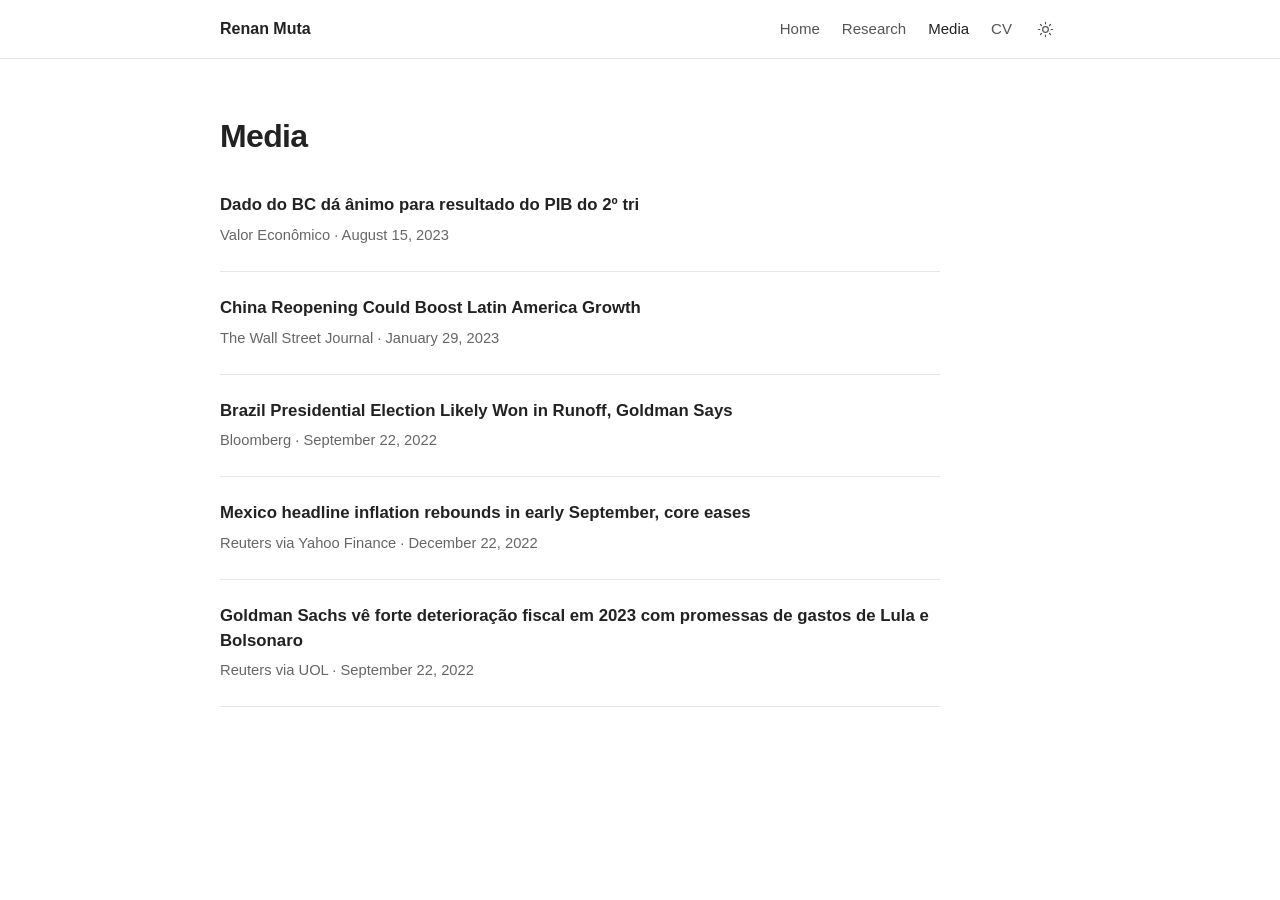
==== media.html @ 455e194d "Add files via upload" ====
<!doctype html>
<html lang="en">
<head>
  <script>
    (function () {
      const stored = localStorage.getItem('theme');
      const preferredDark = window.matchMedia('(prefers-color-scheme: dark)').matches;
      document.documentElement.dataset.theme = stored || (preferredDark ? 'dark' : 'light');
    })();
  </script>
  <meta charset="utf-8">
  <meta name="viewport" content="width=device-width, initial-scale=1">
  <meta name="description" content="Media coverage featuring Renan Muta.">
  <title>Media · Renan Muta</title>
  <link rel="stylesheet" href="styles.css">
</head>
<body>
  <header class="site-header">
    <div class="site-shell nav">
      <a class="site-name" href="index.html">Renan Muta</a>
      <nav aria-label="Primary navigation">
        <a href="index.html">Home</a>
        <a href="research.html">Research</a>
        <a class="active" href="media.html">Media</a>
        <a href="Renan_Muta_CV.pdf" target="_blank" rel="noopener">CV</a>
        <button class="theme-toggle" type="button" aria-label="Switch to dark mode" title="Switch theme">
          <svg class="icon icon-sun" viewBox="0 0 24 24" aria-hidden="true">
            <circle cx="12" cy="12" r="4"></circle>
            <path d="M12 2v2M12 20v2M4.93 4.93l1.42 1.42M17.66 17.66l1.41 1.41M2 12h2M20 12h2M4.93 19.07l1.42-1.42M17.66 6.34l1.41-1.41"></path>
          </svg>
          <svg class="icon icon-moon" viewBox="0 0 24 24" aria-hidden="true">
            <path d="M20.4 15.5A8.5 8.5 0 0 1 8.5 3.6 8.5 8.5 0 1 0 20.4 15.5z"></path>
          </svg>
        </button>
      </nav>
    </div>
  </header>

  <main class="site-shell page">
    <h1 class="page-title">Media</h1>

    <section class="media-list">
      <article class="media-item">
        <a class="media-title" href="https://valor.globo.com/brasil/noticia/2023/08/15/dado-do-bc-da-animo-para-resultado-do-pib-do-2otri.ghtml" target="_blank" rel="noopener">
          Dado do BC dá ânimo para resultado do PIB do 2º tri
        </a>
        <p class="media-meta">Valor Econômico · August 15, 2023</p>
      </article>

      <article class="media-item">
        <a class="media-title" href="https://www.wsj.com/articles/china-reopening-could-boost-latin-america-growth-11675017263" target="_blank" rel="noopener">
          China Reopening Could Boost Latin America Growth
        </a>
        <p class="media-meta">The Wall Street Journal · January 29, 2023</p>
      </article>

      <article class="media-item">
        <a class="media-title" href="https://www.bloomberg.com/news/articles/2022-09-22/brazil-presidential-election-likely-won-in-runoff-goldman-says" target="_blank" rel="noopener">
          Brazil Presidential Election Likely Won in Runoff, Goldman Says
        </a>
        <p class="media-meta">Bloomberg · September 22, 2022</p>
      </article>

      <article class="media-item">
        <a class="media-title" href="https://ca.finance.yahoo.com/news/2-mexico-headline-inflation-rebounds-122633423.html?guccounter=1" target="_blank" rel="noopener">
          Mexico headline inflation rebounds in early September, core eases
        </a>
        <p class="media-meta">Reuters via Yahoo Finance · December 22, 2022</p>
      </article>

      <article class="media-item">
        <a class="media-title" href="https://economia.uol.com.br/noticias/reuters/2022/09/22/goldman-sachs-ve-forte-deterioracao-fiscal-em-2023-com-promessas-de-gastos-de-lula-e-bolsonaro.htm" target="_blank" rel="noopener">
          Goldman Sachs vê forte deterioração fiscal em 2023 com promessas de gastos de Lula e Bolsonaro
        </a>
        <p class="media-meta">Reuters via UOL · September 22, 2022</p>
      </article>
    </section>
  </main>

  <script>
    (function () {
      const root = document.documentElement;
      const button = document.querySelector('.theme-toggle');
      const stored = localStorage.getItem('theme');
      const preferredDark = window.matchMedia('(prefers-color-scheme: dark)').matches;
      const initial = stored || (preferredDark ? 'dark' : 'light');

      function setTheme(theme) {
        root.dataset.theme = theme;
        const isDark = theme === 'dark';
        button.setAttribute('aria-label', isDark ? 'Switch to light mode' : 'Switch to dark mode');
        localStorage.setItem('theme', theme);
      }

      setTheme(initial);

      button.addEventListener('click', function () {
        setTheme(root.dataset.theme === 'dark' ? 'light' : 'dark');
      });
    })();
  </script>
</body>
</html>
---- styles.css ----
:root {
  --bg: #ffffff;
  --text: #222;
  --muted: #666;
  --faint: #8a8a8a;
  --rule: #e6e6e6;
  --link: #245a8d;
  --nav: #555;
  --page-width: 840px;
  color-scheme: light;
}

html[data-theme="dark"] {
  --bg: #171717;
  --text: #eeeeee;
  --muted: #aaaaaa;
  --faint: #888888;
  --rule: #343434;
  --link: #8ab4e8;
  --nav: #bbbbbb;
  color-scheme: dark;
}

* {
  box-sizing: border-box;
}

html {
  font-size: 16px;
}

body {
  margin: 0;
  color: var(--text);
  background: var(--bg);
  font-family:
    -apple-system,
    BlinkMacSystemFont,
    "Segoe UI",
    Roboto,
    Helvetica,
    Arial,
    sans-serif;
  font-size: 1rem;
  line-height: 1.55;
  -webkit-font-smoothing: antialiased;
  text-rendering: optimizeLegibility;
}

a {
  color: var(--link);
  text-decoration: none;
}

a:hover {
  text-decoration: underline;
  text-underline-offset: 2px;
}

.site-shell {
  width: min(calc(100% - 44px), var(--page-width));
  margin: 0 auto;
}

.site-header {
  border-bottom: 1px solid var(--rule);
}

.nav {
  min-height: 58px;
  display: flex;
  align-items: center;
  justify-content: space-between;
  gap: 28px;
}

.site-name {
  color: var(--text);
  font-size: 1rem;
  font-weight: 600;
  text-decoration: none;
}

nav {
  display: flex;
  align-items: center;
  gap: 22px;
}

nav a {
  color: var(--nav);
  font-size: .94rem;
}

nav a.active {
  color: var(--text);
  font-weight: 500;
}

.profile {
  display: grid;
  grid-template-columns: 190px minmax(0, 1fr);
  gap: 44px;
  align-items: start;
  padding: 70px 0 80px;
}

.photo-column {
  padding-top: 5px;
}

.profile-photo {
  display: block;
  width: 190px;
  height: auto;
  max-width: 100%;
  border-radius: 0;
}

.profile-copy {
  max-width: 570px;
}

h1,
h2,
p {
  margin-top: 0;
}

.profile-copy h1 {
  margin-bottom: 5px;
  font-size: 2rem;
  line-height: 1.2;
  font-weight: 600;
  letter-spacing: -.02em;
}

.position {
  margin-bottom: 28px;
  color: var(--nav);
}

.profile-copy p {
  margin-bottom: 18px;
}

.profile-links {
  display: flex;
  flex-wrap: wrap;
  gap: 18px;
  margin-top: 30px;
  font-size: .95rem;
}

.page {
  padding: 58px 0 84px;
}

.page-title {
  margin: 0 0 38px;
  font-size: 2rem;
  line-height: 1.2;
  font-weight: 600;
  letter-spacing: -.02em;
}

.research-section h2 {
  margin: 0 0 24px;
  font-size: 1.28rem;
  line-height: 1.3;
  font-weight: 600;
}

.paper {
  margin-bottom: 22px;
}

.paper-line {
  margin: 0;
}

.paper-title {
  font-weight: 600;
}

.paper-authors {
  color: var(--nav);
}

.paper-authors::before {
  content: " ";
}

@media (max-width: 680px) {
  .site-shell {
    width: min(calc(100% - 32px), var(--page-width));
  }

  .nav {
    min-height: 54px;
  }

  nav {
    gap: 14px;
  }

  nav a {
    font-size: .9rem;
  }

  .profile {
    grid-template-columns: 1fr;
    gap: 28px;
    padding: 44px 0 62px;
  }

  .profile-photo {
    width: 170px;
  }

  .profile-copy h1,
  .page-title {
    font-size: 1.8rem;
  }

  .page {
    padding: 44px 0 64px;
  }
}


html,
body,
.site-header,
a,
nav a,
.position,
.paper-authors {
  transition: background-color .18s ease, color .18s ease, border-color .18s ease;
}

nav {
  position: relative;
}

.theme-toggle {
  width: 30px;
  height: 30px;
  padding: 5px;
  margin-left: -4px;
  border: 0;
  background: transparent;
  color: var(--nav);
  cursor: pointer;
  display: inline-flex;
  align-items: center;
  justify-content: center;
  border-radius: 50%;
}

.theme-toggle:hover {
  color: var(--text);
  background: color-mix(in srgb, var(--text) 7%, transparent);
}

.theme-toggle:focus-visible {
  outline: 2px solid var(--link);
  outline-offset: 2px;
}

.icon {
  width: 17px;
  height: 17px;
  fill: none;
  stroke: currentColor;
  stroke-width: 1.7;
  stroke-linecap: round;
  stroke-linejoin: round;
}

.icon-moon {
  display: none;
}

html[data-theme="dark"] .icon-sun {
  display: none;
}

html[data-theme="dark"] .icon-moon {
  display: block;
}






.media-list {
  max-width: 720px;
}

.media-item {
  padding: 0 0 24px;
  margin-bottom: 24px;
  border-bottom: 1px solid var(--rule);
}

.media-title {
  color: var(--text);
  font-size: 1.05rem;
  font-weight: 600;
  line-height: 1.45;
}

.media-title:hover {
  color: var(--link);
}

.media-meta {
  margin: 6px 0 0;
  color: var(--muted);
  font-size: .92rem;
}
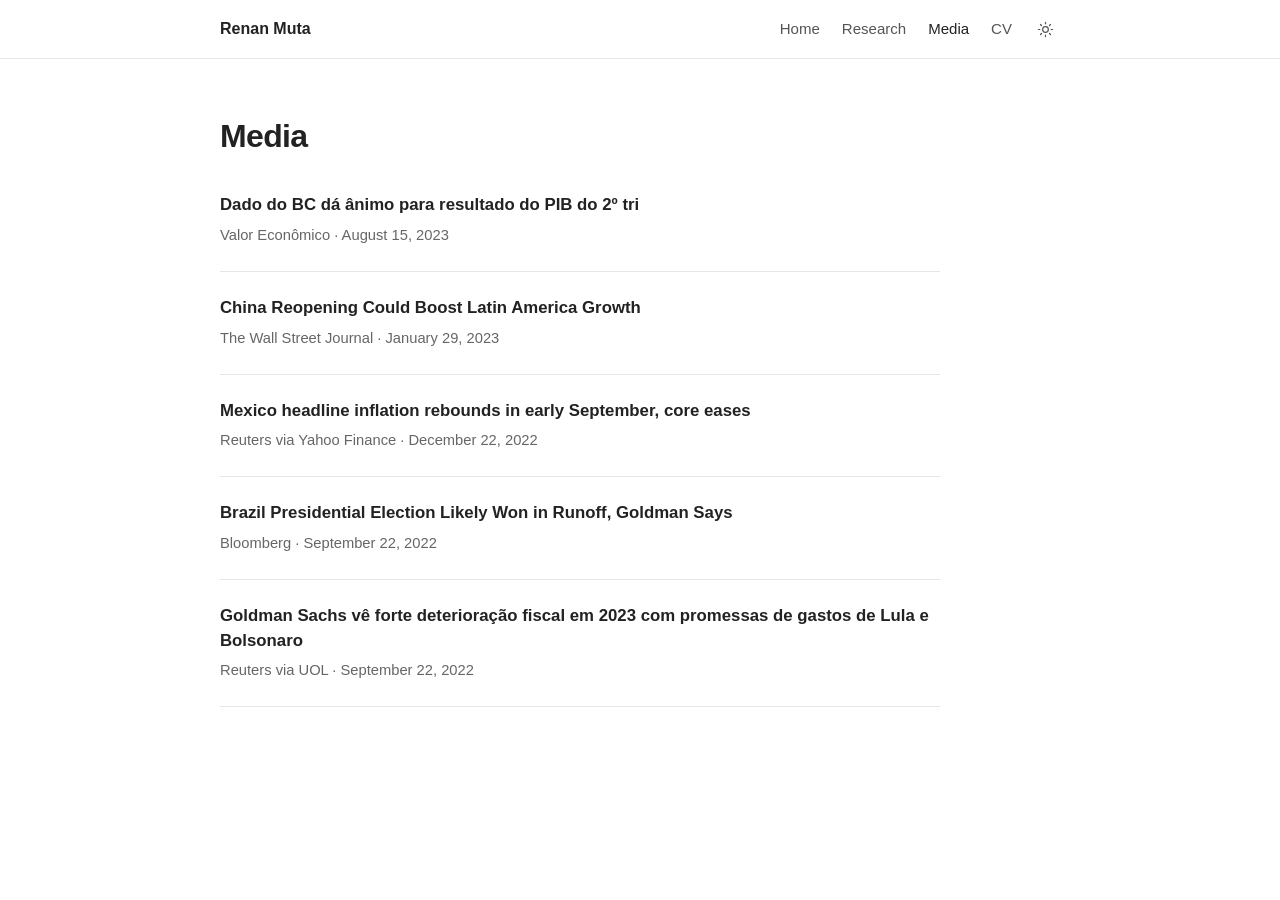
==== commit bd14d525: "Reorder media coverage chronologically Co-Authored-By: Claude Opus 5.5 <noreply@anthropic.com>" ====
--- a/media.html
+++ b/media.html
@@ -55,17 +55,17 @@
       </article>
 
       <article class="media-item">
+        <a class="media-title" href="https://ca.finance.yahoo.com/news/2-mexico-headline-inflation-rebounds-122633423.html?guccounter=1" target="_blank" rel="noopener">
+          Mexico headline inflation rebounds in early September, core eases
+        </a>
+        <p class="media-meta">Reuters via Yahoo Finance · December 22, 2022</p>
+      </article>
+
+      <article class="media-item">
         <a class="media-title" href="https://www.bloomberg.com/news/articles/2022-09-22/brazil-presidential-election-likely-won-in-runoff-goldman-says" target="_blank" rel="noopener">
           Brazil Presidential Election Likely Won in Runoff, Goldman Says
         </a>
         <p class="media-meta">Bloomberg · September 22, 2022</p>
-      </article>
-
-      <article class="media-item">
-        <a class="media-title" href="https://ca.finance.yahoo.com/news/2-mexico-headline-inflation-rebounds-122633423.html?guccounter=1" target="_blank" rel="noopener">
-          Mexico headline inflation rebounds in early September, core eases
-        </a>
-        <p class="media-meta">Reuters via Yahoo Finance · December 22, 2022</p>
       </article>
 
       <article class="media-item">
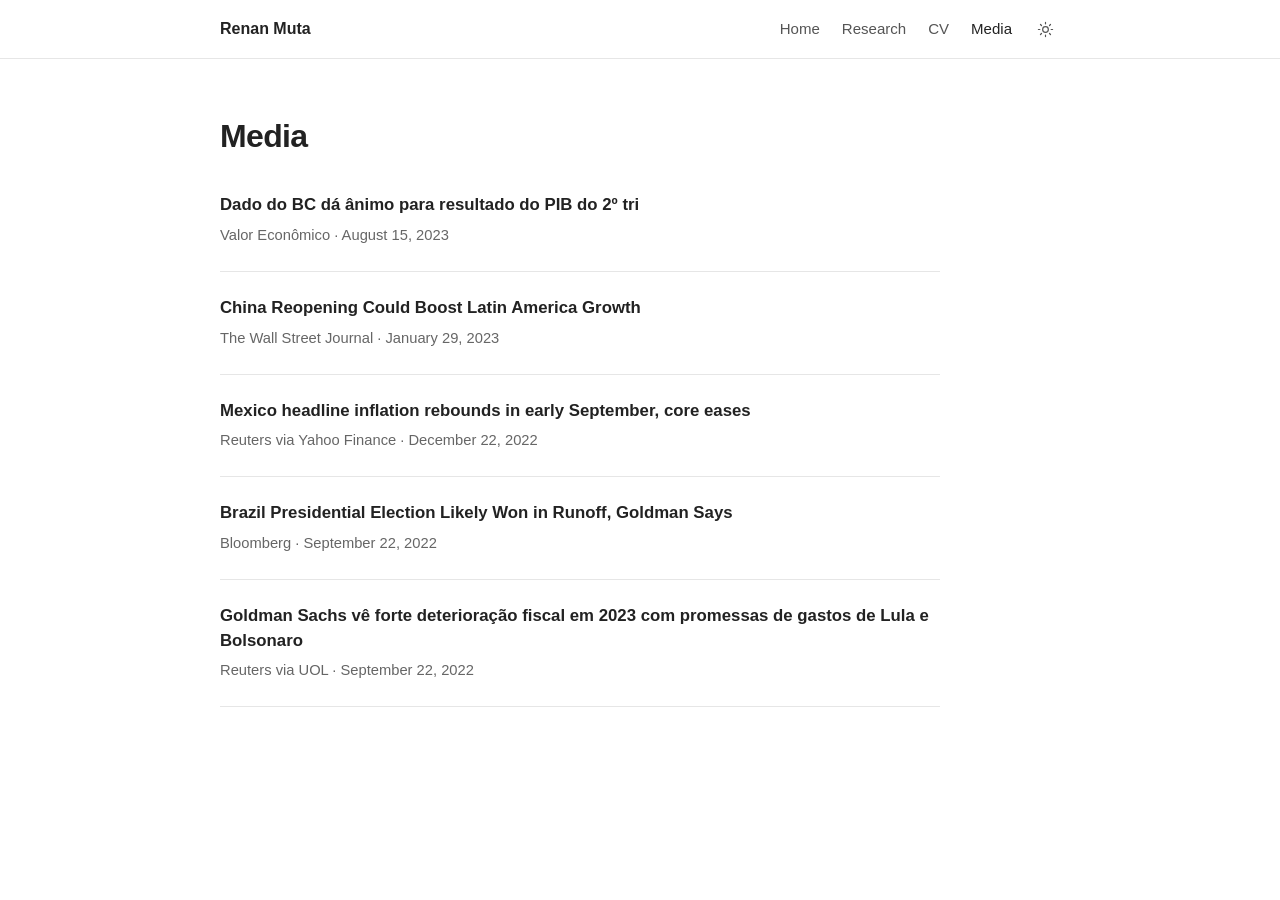
==== commit 512030d4: "Move CV before Media in navigation Co-Authored-By: Claude Opus 5.5 <noreply@anthropic.com>" ====
--- a/media.html
+++ b/media.html
@@ -21,8 +21,8 @@
       <nav aria-label="Primary navigation">
         <a href="index.html">Home</a>
         <a href="research.html">Research</a>
+        <a href="Renan_Muta_CV.pdf" target="_blank" rel="noopener">CV</a>
         <a class="active" href="media.html">Media</a>
-        <a href="Renan_Muta_CV.pdf" target="_blank" rel="noopener">CV</a>
         <button class="theme-toggle" type="button" aria-label="Switch to dark mode" title="Switch theme">
           <svg class="icon icon-sun" viewBox="0 0 24 24" aria-hidden="true">
             <circle cx="12" cy="12" r="4"></circle>
